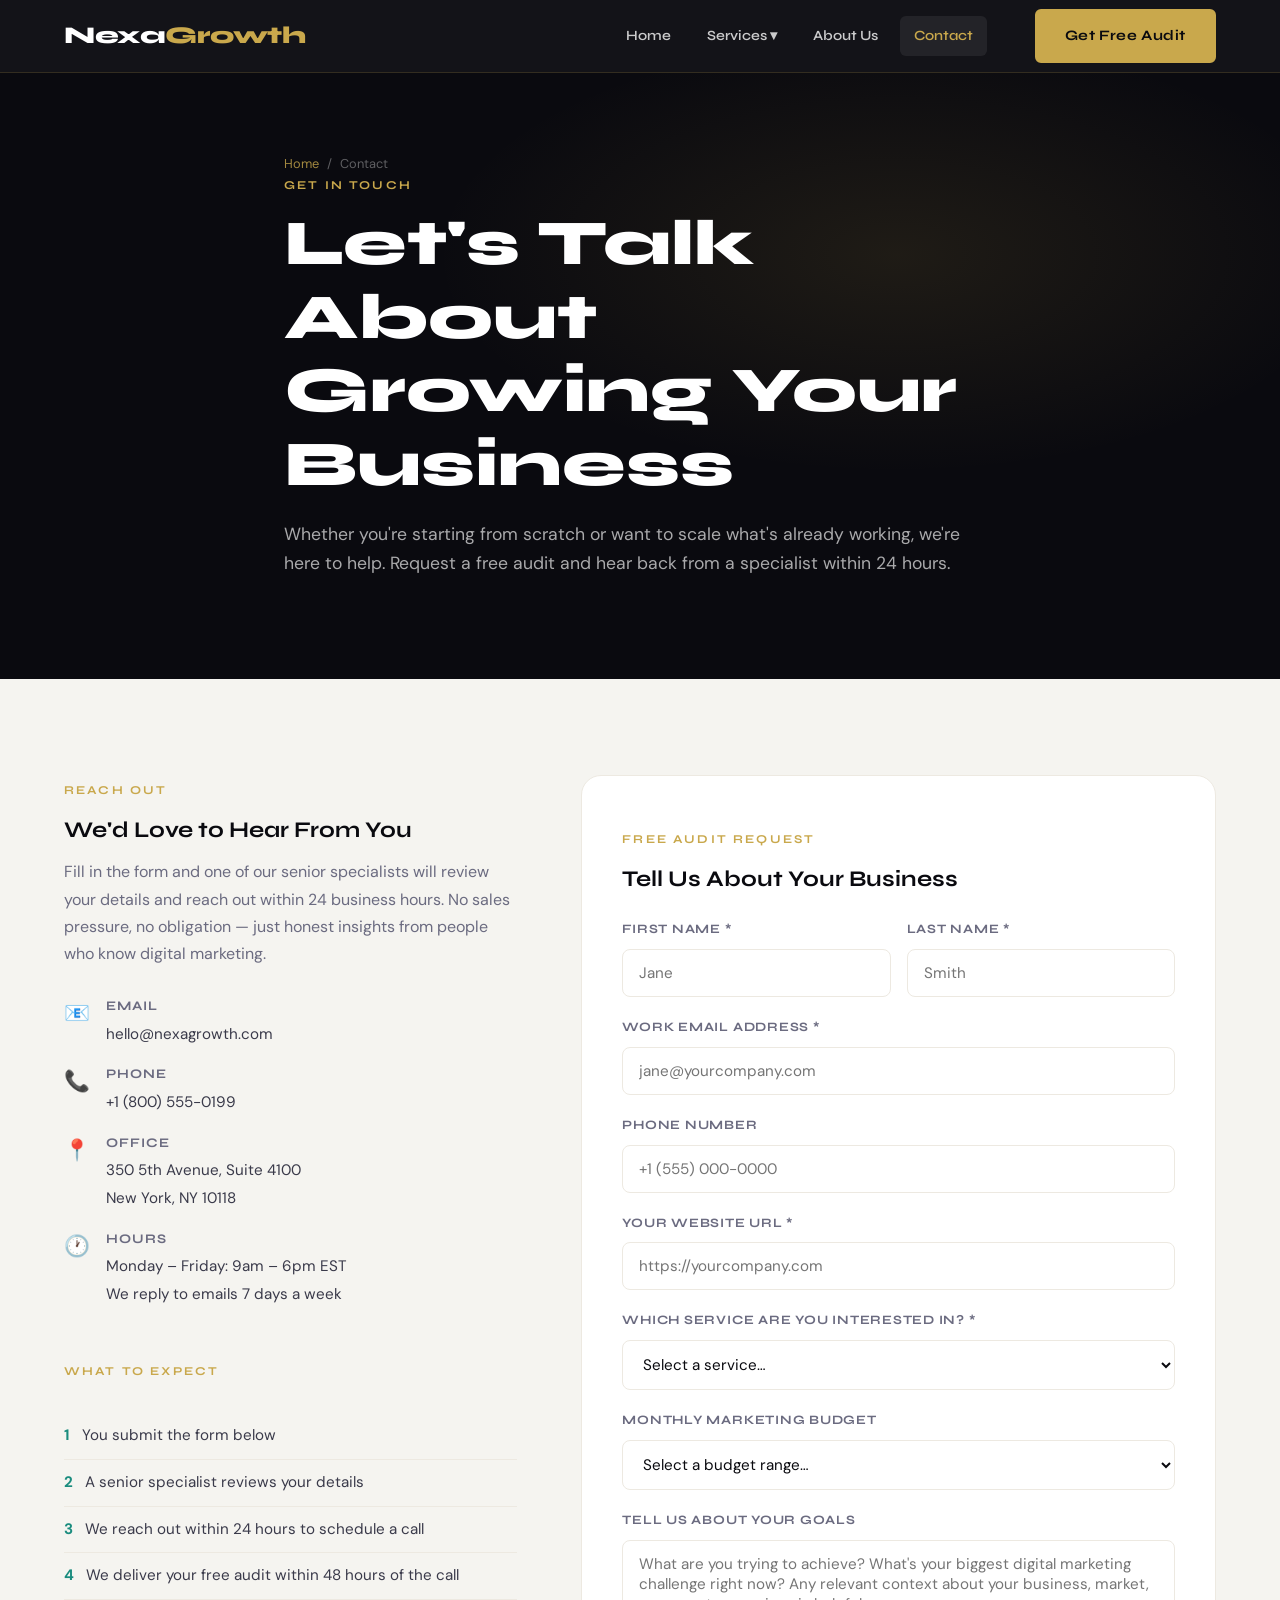
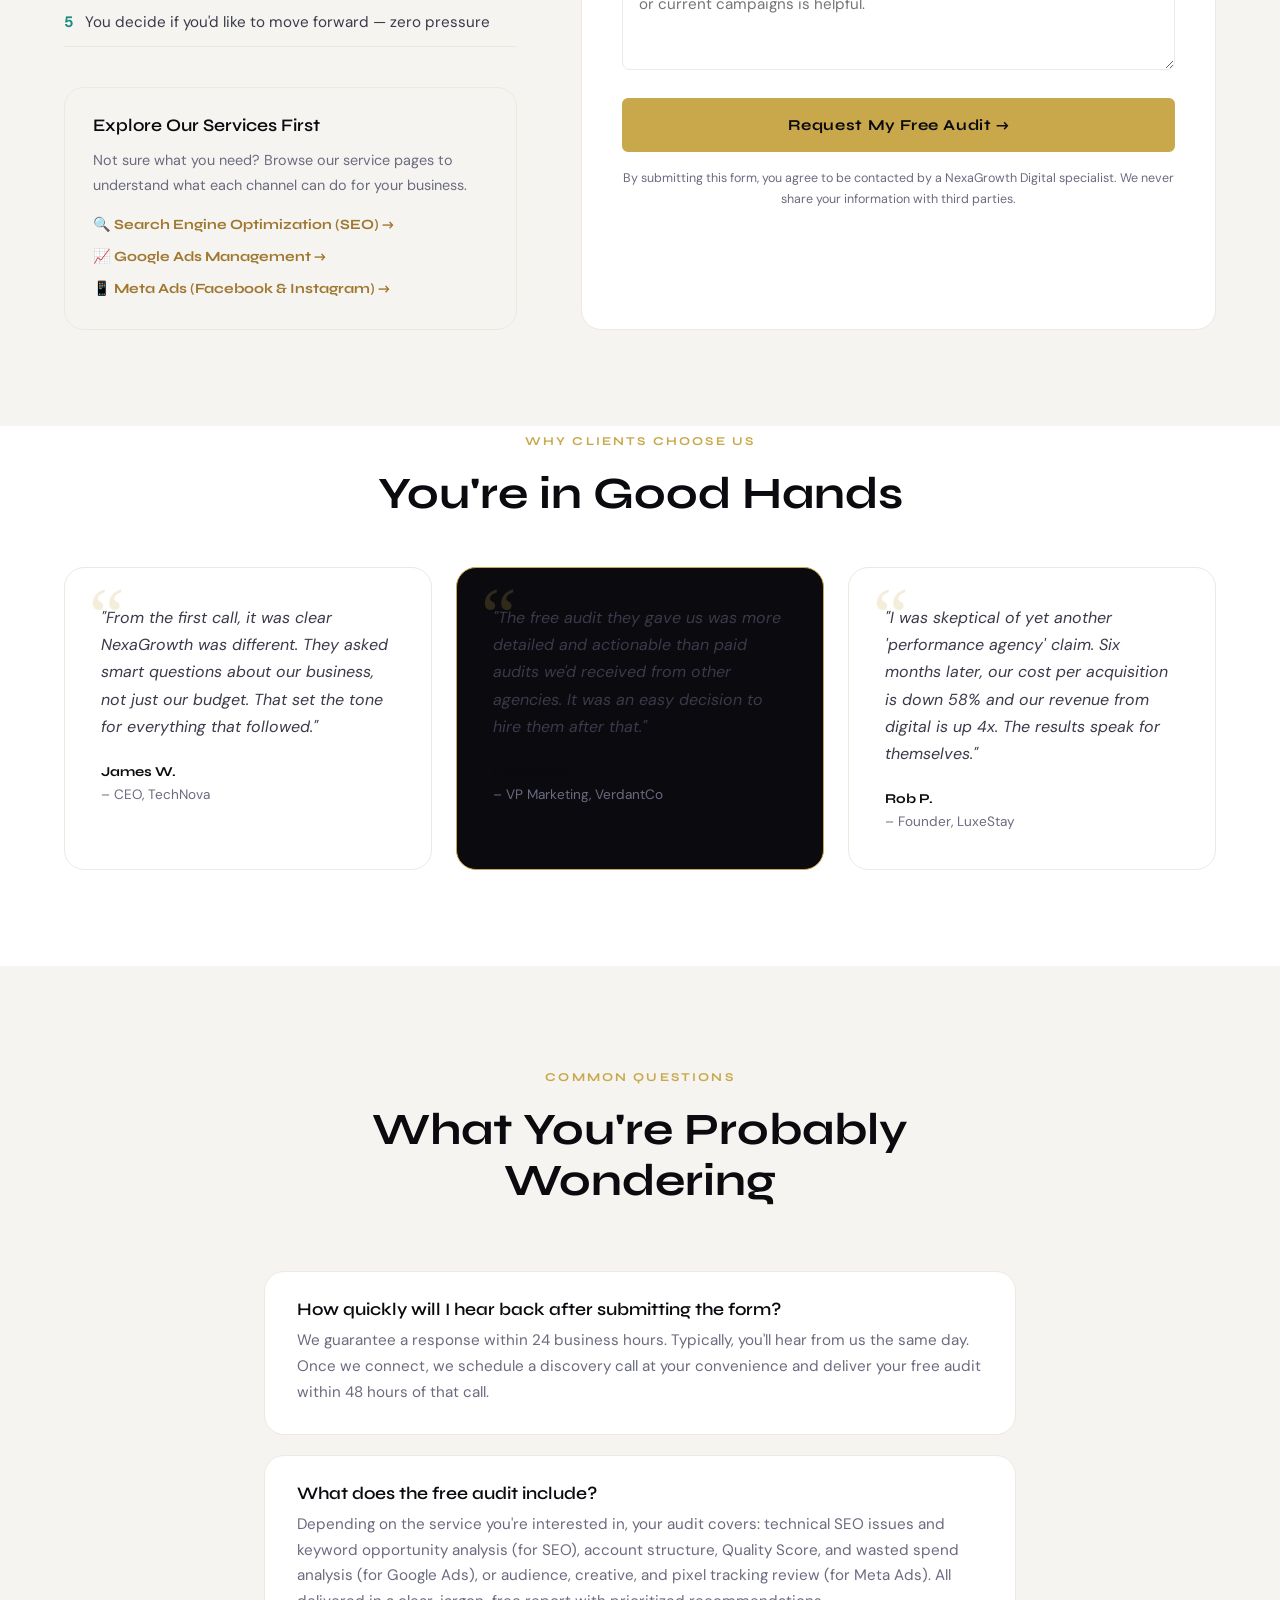
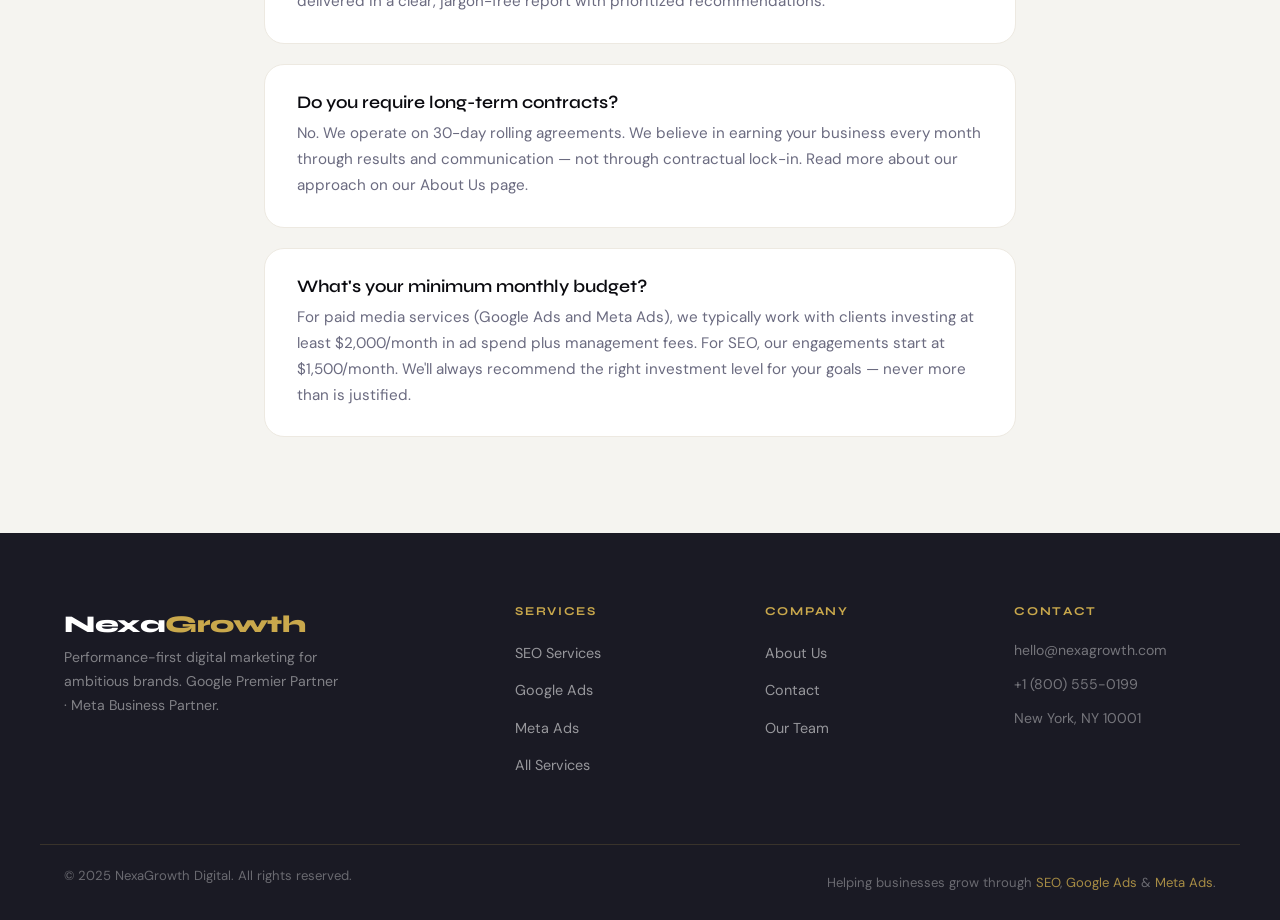
==== contact.html @ f8ab204b "Add files via upload" ====
<!DOCTYPE html>
<html lang="en">
<head>
  <meta charset="UTF-8" />
  <meta name="viewport" content="width=device-width, initial-scale=1.0" />
  <meta name="description" content="Contact NexaGrowth Digital — request a free digital marketing audit, book a strategy call, or ask us anything. We respond within 24 hours." />
  <title>Contact Us | Free Digital Marketing Audit – NexaGrowth Digital</title>
  <link rel="preconnect" href="https://fonts.googleapis.com" />
  <link href="https://fonts.googleapis.com/css2?family=Syne:wght@400;600;700;800&family=DM+Sans:ital,wght@0,300;0,400;0,500;1,300&display=swap" rel="stylesheet" />
  <link rel="stylesheet" href="style.css" />
</head>
<body class="page-contact">

  <header class="site-header">
    <nav class="nav container">
      <a href="index.html" class="nav-logo">Nexa<span>Growth</span></a>
      <ul class="nav-links">
        <li><a href="index.html">Home</a></li>
        <li class="has-dropdown">
          <a href="services.html">Services ▾</a>
          <ul class="dropdown">
            <li><a href="seo.html">SEO</a></li>
            <li><a href="google-ads.html">Google Ads</a></li>
            <li><a href="meta-ads.html">Meta Ads</a></li>
          </ul>
        </li>
        <li><a href="about.html">About Us</a></li>
        <li><a href="contact.html" class="active">Contact</a></li>
      </ul>
      <a href="contact.html" class="btn btn-primary nav-cta">Get Free Audit</a>
      <button class="nav-toggle" aria-label="Menu">&#9776;</button>
    </nav>
  </header>

  <!-- PAGE HERO -->
  <section class="page-hero">
    <div class="container page-hero-inner">
      <div class="breadcrumb"><a href="index.html">Home</a> <span>/</span> Contact</div>
      <span class="eyebrow">Get in Touch</span>
      <h1>Let's Talk About Growing Your Business</h1>
      <p>Whether you're starting from scratch or want to scale what's already working, we're here to help. Request a free audit and hear back from a specialist within 24 hours.</p>
    </div>
  </section>

  <!-- CONTACT SECTION -->
  <section class="section contact-section">
    <div class="container contact-grid">

      <!-- INFO -->
      <div class="contact-info">
        <span class="eyebrow">Reach Out</span>
        <h3>We'd Love to Hear From You</h3>
        <p>Fill in the form and one of our senior specialists will review your details and reach out within 24 business hours. No sales pressure, no obligation — just honest insights from people who know digital marketing.</p>

        <div class="contact-details">
          <div class="contact-item">
            <div class="contact-item-icon">📧</div>
            <div>
              <strong>Email</strong>
              <span>hello@nexagrowth.com</span>
            </div>
          </div>
          <div class="contact-item">
            <div class="contact-item-icon">📞</div>
            <div>
              <strong>Phone</strong>
              <span>+1 (800) 555-0199</span>
            </div>
          </div>
          <div class="contact-item">
            <div class="contact-item-icon">📍</div>
            <div>
              <strong>Office</strong>
              <span>350 5th Avenue, Suite 4100<br/>New York, NY 10118</span>
            </div>
          </div>
          <div class="contact-item">
            <div class="contact-item-icon">🕐</div>
            <div>
              <strong>Hours</strong>
              <span>Monday – Friday: 9am – 6pm EST<br/>We reply to emails 7 days a week</span>
            </div>
          </div>
        </div>

        <div style="margin-top:48px;">
          <span class="eyebrow">What to Expect</span>
          <ul class="why-list" style="margin-top:16px;">
            <li><span class="check">1</span> You submit the form below</li>
            <li><span class="check">2</span> A senior specialist reviews your details</li>
            <li><span class="check">3</span> We reach out within 24 hours to schedule a call</li>
            <li><span class="check">4</span> We deliver your free audit within 48 hours of the call</li>
            <li><span class="check">5</span> You decide if you'd like to move forward — zero pressure</li>
          </ul>
        </div>

        <div style="margin-top:40px;padding:28px;background:var(--mist);border-radius:var(--radius-lg);border:1.5px solid var(--mist-2);">
          <h4 style="margin-bottom:12px;">Explore Our Services First</h4>
          <p style="font-size:0.9rem;color:var(--text-lt);margin-bottom:16px;">Not sure what you need? Browse our service pages to understand what each channel can do for your business.</p>
          <div style="display:flex;flex-direction:column;gap:8px;">
            <a href="seo.html" style="font-family:var(--font-display);font-weight:700;font-size:0.88rem;color:var(--gold-dk);">🔍 Search Engine Optimization (SEO) →</a>
            <a href="google-ads.html" style="font-family:var(--font-display);font-weight:700;font-size:0.88rem;color:var(--gold-dk);">📈 Google Ads Management →</a>
            <a href="meta-ads.html" style="font-family:var(--font-display);font-weight:700;font-size:0.88rem;color:var(--gold-dk);">📱 Meta Ads (Facebook & Instagram) →</a>
          </div>
        </div>
      </div>

      <!-- FORM -->
      <div class="contact-form-wrap">
        <span class="eyebrow">Free Audit Request</span>
        <h3>Tell Us About Your Business</h3>

        <div class="form-row">
          <div class="form-group">
            <label for="fname">First Name *</label>
            <input type="text" id="fname" name="first_name" placeholder="Jane" required />
          </div>
          <div class="form-group">
            <label for="lname">Last Name *</label>
            <input type="text" id="lname" name="last_name" placeholder="Smith" required />
          </div>
        </div>

        <div class="form-group">
          <label for="email">Work Email Address *</label>
          <input type="email" id="email" name="email" placeholder="jane@yourcompany.com" required />
        </div>

        <div class="form-group">
          <label for="phone">Phone Number</label>
          <input type="tel" id="phone" name="phone" placeholder="+1 (555) 000-0000" />
        </div>

        <div class="form-group">
          <label for="website">Your Website URL *</label>
          <input type="url" id="website" name="website" placeholder="https://yourcompany.com" required />
        </div>

        <div class="form-group">
          <label for="service">Which Service Are You Interested In? *</label>
          <select id="service" name="service" required>
            <option value="" disabled selected>Select a service…</option>
            <option value="seo">Search Engine Optimization (SEO)</option>
            <option value="google-ads">Google Ads Management</option>
            <option value="meta-ads">Meta Ads (Facebook & Instagram)</option>
            <option value="multiple">Multiple Services / Full Package</option>
            <option value="unsure">Not Sure — I Need Guidance</option>
          </select>
        </div>

        <div class="form-group">
          <label for="budget">Monthly Marketing Budget</label>
          <select id="budget" name="budget">
            <option value="" disabled selected>Select a budget range…</option>
            <option value="under-2k">Under $2,000/month</option>
            <option value="2k-5k">$2,000 – $5,000/month</option>
            <option value="5k-15k">$5,000 – $15,000/month</option>
            <option value="15k-50k">$15,000 – $50,000/month</option>
            <option value="50k-plus">$50,000+/month</option>
          </select>
        </div>

        <div class="form-group">
          <label for="message">Tell Us About Your Goals</label>
          <textarea id="message" name="message" placeholder="What are you trying to achieve? What's your biggest digital marketing challenge right now? Any relevant context about your business, market, or current campaigns is helpful."></textarea>
        </div>

        <button type="submit" class="btn btn-primary btn-lg" style="width:100%;justify-content:center;">
          Request My Free Audit →
        </button>

        <p style="font-size:0.78rem;color:var(--text-lt);text-align:center;margin-top:16px;">By submitting this form, you agree to be contacted by a NexaGrowth Digital specialist. We never share your information with third parties.</p>
      </div>

    </div>
  </section>

  <!-- TRUST SECTION -->
  <section class="section" style="background:var(--white);padding-top:0;">
    <div class="container">
      <div class="section-header" style="margin-bottom:48px;">
        <span class="eyebrow">Why Clients Choose Us</span>
        <h2>You're in Good Hands</h2>
      </div>
      <div class="testimonials-grid">
        <blockquote class="testimonial">
          <p>"From the first call, it was clear NexaGrowth was different. They asked smart questions about our business, not just our budget. That set the tone for everything that followed."</p>
          <footer><strong>James W.</strong> – CEO, TechNova</footer>
        </blockquote>
        <blockquote class="testimonial testimonial--featured">
          <p>"The free audit they gave us was more detailed and actionable than paid audits we'd received from other agencies. It was an easy decision to hire them after that."</p>
          <footer><strong>Lisa Chen</strong> – VP Marketing, VerdantCo</footer>
        </blockquote>
        <blockquote class="testimonial">
          <p>"I was skeptical of yet another 'performance agency' claim. Six months later, our cost per acquisition is down 58% and our revenue from digital is up 4x. The results speak for themselves."</p>
          <footer><strong>Rob P.</strong> – Founder, LuxeStay</footer>
        </blockquote>
      </div>
    </div>
  </section>

  <!-- FAQ -->
  <section class="section" style="background:var(--mist);">
    <div class="container" style="max-width:800px;">
      <div class="section-header">
        <span class="eyebrow">Common Questions</span>
        <h2>What You're Probably Wondering</h2>
      </div>
      <div style="display:flex;flex-direction:column;gap:20px;">
        <div class="value-card" style="text-align:left;padding:28px 32px;">
          <h4>How quickly will I hear back after submitting the form?</h4>
          <p style="margin-top:8px;font-size:0.95rem;color:var(--text-lt);">We guarantee a response within 24 business hours. Typically, you'll hear from us the same day. Once we connect, we schedule a discovery call at your convenience and deliver your free audit within 48 hours of that call.</p>
        </div>
        <div class="value-card" style="text-align:left;padding:28px 32px;">
          <h4>What does the free audit include?</h4>
          <p style="margin-top:8px;font-size:0.95rem;color:var(--text-lt);">Depending on the service you're interested in, your audit covers: technical SEO issues and keyword opportunity analysis (for <a href="seo.html">SEO</a>), account structure, Quality Score, and wasted spend analysis (for <a href="google-ads.html">Google Ads</a>), or audience, creative, and pixel tracking review (for <a href="meta-ads.html">Meta Ads</a>). All delivered in a clear, jargon-free report with prioritized recommendations.</p>
        </div>
        <div class="value-card" style="text-align:left;padding:28px 32px;">
          <h4>Do you require long-term contracts?</h4>
          <p style="margin-top:8px;font-size:0.95rem;color:var(--text-lt);">No. We operate on 30-day rolling agreements. We believe in earning your business every month through results and communication — not through contractual lock-in. Read more about our approach on our <a href="about.html">About Us page</a>.</p>
        </div>
        <div class="value-card" style="text-align:left;padding:28px 32px;">
          <h4>What's your minimum monthly budget?</h4>
          <p style="margin-top:8px;font-size:0.95rem;color:var(--text-lt);">For paid media services (<a href="google-ads.html">Google Ads</a> and <a href="meta-ads.html">Meta Ads</a>), we typically work with clients investing at least $2,000/month in ad spend plus management fees. For <a href="seo.html">SEO</a>, our engagements start at $1,500/month. We'll always recommend the right investment level for your goals — never more than is justified.</p>
        </div>
      </div>
    </div>
  </section>

  <footer class="site-footer">
    <div class="container footer-grid">
      <div class="footer-brand"><a href="index.html" class="nav-logo">Nexa<span>Growth</span></a><p>Performance-first digital marketing for ambitious brands. Google Premier Partner · Meta Business Partner.</p></div>
      <div class="footer-col"><h5>Services</h5><ul><li><a href="seo.html">SEO Services</a></li><li><a href="google-ads.html">Google Ads</a></li><li><a href="meta-ads.html">Meta Ads</a></li><li><a href="services.html">All Services</a></li></ul></div>
      <div class="footer-col"><h5>Company</h5><ul><li><a href="about.html">About Us</a></li><li><a href="contact.html">Contact</a></li><li><a href="about.html#team">Our Team</a></li></ul></div>
      <div class="footer-col"><h5>Contact</h5><ul><li>hello@nexagrowth.com</li><li>+1 (800) 555-0199</li><li>New York, NY 10001</li></ul></div>
    </div>
    <div class="footer-bottom"><div class="container"><p>© 2025 NexaGrowth Digital. All rights reserved.</p><p>Helping businesses grow through <a href="seo.html">SEO</a>, <a href="google-ads.html">Google Ads</a> & <a href="meta-ads.html">Meta Ads</a>.</p></div></div>
  </footer>
  <script src="nav.js"></script>
</body>
</html>
---- style.css ----
/* =============================================
   NEXAGROWTH DIGITAL — MAIN STYLESHEET
   Aesthetic: Editorial Luxury / Dark & Gold
   Fonts: Syne (display) + DM Sans (body)
   ============================================= */

/* ── RESET & ROOT ── */
*, *::before, *::after { box-sizing: border-box; margin: 0; padding: 0; }

:root {
  --ink:     #0a0a0f;
  --ink-2:   #1a1a24;
  --ink-3:   #2c2c3a;
  --mist:    #f5f4f0;
  --mist-2:  #ede9e1;
  --gold:    #c9a84c;
  --gold-lt: #e8c96a;
  --gold-dk: #a07730;
  --teal:    #1a8c7e;
  --white:   #ffffff;
  --text:    #3a3a4a;
  --text-lt: #6b6b80;
  --border:  rgba(201,168,76,0.18);

  --radius:   12px;
  --radius-lg:20px;
  --shadow:   0 4px 24px rgba(10,10,15,0.09);
  --shadow-lg:0 12px 48px rgba(10,10,15,0.14);

  --font-display: 'Syne', sans-serif;
  --font-body:    'DM Sans', sans-serif;
}

html { scroll-behavior: smooth; }

body {
  font-family: var(--font-body);
  font-size: 1rem;
  line-height: 1.7;
  color: var(--text);
  background: var(--white);
  overflow-x: hidden;
}

a { color: inherit; text-decoration: none; }
img { max-width: 100%; display: block; }
ul { list-style: none; }

/* ── UTILITIES ── */
.container { max-width: 1200px; margin: 0 auto; padding: 0 24px; }
.section    { padding: 96px 0; }

.eyebrow {
  display: inline-block;
  font-family: var(--font-display);
  font-size: 0.75rem;
  font-weight: 700;
  letter-spacing: 0.18em;
  text-transform: uppercase;
  color: var(--gold);
  margin-bottom: 16px;
}

.section-header {
  text-align: center;
  max-width: 680px;
  margin: 0 auto 64px;
}
.section-header h2 { margin-bottom: 16px; }
.section-header p   { color: var(--text-lt); font-size: 1.1rem; }

/* ── TYPOGRAPHY ── */
h1, h2, h3, h4, h5 {
  font-family: var(--font-display);
  line-height: 1.15;
  color: var(--ink);
}
h1 { font-size: clamp(2.4rem, 5vw, 4rem); font-weight: 800; }
h2 { font-size: clamp(1.8rem, 3.5vw, 2.8rem); font-weight: 700; }
h3 { font-size: 1.4rem; font-weight: 700; }
h4 { font-size: 1.1rem; font-weight: 600; }
h5 { font-size: 0.95rem; font-weight: 700; letter-spacing: 0.06em; text-transform: uppercase; }

p { margin-bottom: 1em; }
p:last-child { margin-bottom: 0; }

/* ── BUTTONS ── */
.btn {
  display: inline-flex; align-items: center; gap: 8px;
  font-family: var(--font-display);
  font-weight: 700;
  font-size: 0.9rem;
  letter-spacing: 0.04em;
  padding: 13px 28px;
  border-radius: 6px;
  border: 2px solid transparent;
  cursor: pointer;
  transition: all 0.2s ease;
  white-space: nowrap;
}
.btn-primary {
  background: var(--gold);
  color: var(--ink);
  border-color: var(--gold);
}
.btn-primary:hover { background: var(--gold-lt); border-color: var(--gold-lt); transform: translateY(-2px); box-shadow: 0 8px 24px rgba(201,168,76,0.35); }

.btn-ghost {
  background: transparent;
  color: var(--ink);
  border-color: var(--ink-3);
}
.btn-ghost:hover { background: var(--ink); color: var(--white); }

.btn-outline {
  background: transparent;
  color: var(--gold);
  border-color: var(--gold);
}
.btn-outline:hover { background: var(--gold); color: var(--ink); }

.btn-white { background: var(--white); color: var(--ink); border-color: var(--white); }
.btn-white:hover { background: var(--mist); }

.btn-ghost-white { background: transparent; color: var(--white); border-color: rgba(255,255,255,0.5); }
.btn-ghost-white:hover { background: rgba(255,255,255,0.1); border-color: var(--white); }

.btn-lg { padding: 16px 36px; font-size: 0.95rem; }

/* ── NAVIGATION ── */
.site-header {
  position: sticky; top: 0; z-index: 1000;
  background: rgba(10,10,15,0.96);
  backdrop-filter: blur(12px);
  border-bottom: 1px solid var(--border);
}

.nav {
  display: flex;
  align-items: center;
  gap: 40px;
  height: 72px;
}

.nav-logo {
  font-family: var(--font-display);
  font-size: 1.5rem;
  font-weight: 800;
  color: var(--white);
  letter-spacing: -0.02em;
  flex-shrink: 0;
}
.nav-logo span { color: var(--gold); }

.nav-links {
  display: flex;
  align-items: center;
  gap: 8px;
  margin-left: auto;
}

.nav-links > li { position: relative; }

.nav-links a {
  color: rgba(255,255,255,0.78);
  font-family: var(--font-display);
  font-size: 0.88rem;
  font-weight: 600;
  padding: 8px 14px;
  border-radius: 6px;
  transition: all 0.2s;
  display: block;
}
.nav-links a:hover, .nav-links a.active {
  color: var(--white);
  background: rgba(255,255,255,0.07);
}
.nav-links a.active { color: var(--gold); }

/* Dropdown */
.has-dropdown { position: relative; }
.dropdown {
  position: absolute;
  top: calc(100% + 10px);
  left: 0;
  background: var(--ink-2);
  border: 1px solid var(--border);
  border-radius: var(--radius);
  padding: 8px;
  min-width: 180px;
  opacity: 0;
  visibility: hidden;
  transform: translateY(-8px);
  transition: all 0.2s ease;
  box-shadow: var(--shadow-lg);
}
.has-dropdown:hover .dropdown {
  opacity: 1; visibility: visible; transform: translateY(0);
}
.dropdown li a {
  border-radius: 6px;
  padding: 10px 14px;
  font-size: 0.85rem;
}
.dropdown li a:hover { background: rgba(201,168,76,0.12); color: var(--gold); }

.nav-cta { margin-left: 8px; }

.nav-toggle { display: none; background: none; border: none; color: var(--white); font-size: 1.5rem; cursor: pointer; }

/* ── HERO ── */
.hero {
  position: relative;
  background: var(--ink);
  padding: 120px 0 100px;
  overflow: hidden;
}

.hero-bg {
  position: absolute; inset: 0;
  background:
    radial-gradient(ellipse 60% 50% at 80% 20%, rgba(201,168,76,0.12) 0%, transparent 60%),
    radial-gradient(ellipse 40% 60% at 10% 80%, rgba(26,140,126,0.08) 0%, transparent 55%);
}

.hero-inner {
  position: relative;
  max-width: 780px;
  animation: fadeUp 0.8s ease both;
}

@keyframes fadeUp {
  from { opacity: 0; transform: translateY(28px); }
  to   { opacity: 1; transform: translateY(0); }
}

.hero-badge {
  display: inline-block;
  background: rgba(201,168,76,0.12);
  border: 1px solid var(--border);
  color: var(--gold-lt);
  font-family: var(--font-display);
  font-size: 0.8rem;
  font-weight: 700;
  letter-spacing: 0.06em;
  padding: 8px 18px;
  border-radius: 100px;
  margin-bottom: 28px;
}

.hero-title {
  color: var(--white);
  margin-bottom: 24px;
}
.hero-title em {
  font-style: normal;
  color: var(--gold);
  position: relative;
}

.hero-sub {
  color: rgba(255,255,255,0.68);
  font-size: 1.18rem;
  max-width: 620px;
  margin-bottom: 40px;
}
.hero-sub a { color: var(--gold-lt); text-decoration: underline; text-decoration-color: rgba(201,168,76,0.4); }
.hero-sub a:hover { color: var(--gold); }

.hero-actions { display: flex; gap: 16px; flex-wrap: wrap; margin-bottom: 60px; }

.hero-stats { display: flex; align-items: center; gap: 32px; flex-wrap: wrap; }
.stat strong { display: block; font-family: var(--font-display); font-size: 2rem; font-weight: 800; color: var(--white); }
.stat span   { font-size: 0.8rem; color: rgba(255,255,255,0.5); text-transform: uppercase; letter-spacing: 0.08em; }
.stat-div    { width: 1px; height: 40px; background: rgba(255,255,255,0.12); }

/* ── TRUST BAR ── */
.trust-bar {
  background: var(--mist);
  border-bottom: 1px solid var(--mist-2);
  padding: 28px 0;
}
.trust-bar .container { display: flex; align-items: center; gap: 32px; flex-wrap: wrap; }
.trust-label { font-size: 0.78rem; letter-spacing: 0.12em; text-transform: uppercase; color: var(--text-lt); white-space: nowrap; }
.trust-logos { display: flex; flex-wrap: wrap; gap: 12px; }
.logo-pill {
  font-family: var(--font-display);
  font-weight: 700;
  font-size: 0.85rem;
  padding: 6px 18px;
  border-radius: 100px;
  background: var(--white);
  border: 1px solid var(--mist-2);
  color: var(--ink-3);
}

/* ── SERVICES OVERVIEW ── */
.services-overview { background: var(--white); }

.services-grid {
  display: grid;
  grid-template-columns: repeat(3, 1fr);
  gap: 24px;
  margin-bottom: 40px;
}

.service-card {
  position: relative;
  padding: 40px 32px;
  border-radius: var(--radius-lg);
  border: 1.5px solid var(--mist-2);
  background: var(--white);
  transition: all 0.3s ease;
}
.service-card:hover {
  border-color: var(--gold);
  box-shadow: 0 8px 40px rgba(201,168,76,0.1);
  transform: translateY(-4px);
}

.service-card--featured {
  background: var(--ink);
  border-color: var(--gold);
}
.service-card--featured h3 a,
.service-card--featured p { color: rgba(255,255,255,0.85); }
.service-card--featured h3 a { color: var(--white); }
.service-card--featured .card-link { color: var(--gold-lt); }

.service-badge {
  position: absolute; top: -1px; right: 24px;
  background: var(--gold);
  color: var(--ink);
  font-family: var(--font-display);
  font-size: 0.72rem;
  font-weight: 800;
  letter-spacing: 0.06em;
  padding: 4px 14px;
  border-radius: 0 0 8px 8px;
}

.service-icon { font-size: 2.2rem; margin-bottom: 20px; }
.service-card h3 { margin-bottom: 12px; }
.service-card h3 a { color: var(--ink); transition: color 0.2s; }
.service-card h3 a:hover { color: var(--gold-dk); }
.service-card p { font-size: 0.95rem; color: var(--text-lt); margin-bottom: 20px; }

.card-link {
  font-family: var(--font-display);
  font-weight: 700;
  font-size: 0.85rem;
  color: var(--gold-dk);
  letter-spacing: 0.02em;
  transition: gap 0.2s;
}
.card-link:hover { color: var(--gold); }

.services-cta { text-align: center; }

/* ── WHY US ── */
.why-us { background: var(--mist); }
.why-inner {
  display: grid;
  grid-template-columns: 1fr 1fr;
  gap: 72px;
  align-items: center;
}

.why-content .eyebrow { display: block; }
.why-content h2 { margin-bottom: 20px; }
.why-content > p { color: var(--text-lt); margin-bottom: 28px; }

.why-list { margin-bottom: 36px; }
.why-list li {
  display: flex; align-items: baseline; gap: 12px;
  font-size: 0.95rem;
  padding: 10px 0;
  border-bottom: 1px solid var(--mist-2);
}
.check { color: var(--teal); font-weight: 700; }

.why-visual {
  display: grid;
  grid-template-columns: 1fr 1fr;
  gap: 16px;
}
.metric-card {
  background: var(--white);
  border-radius: var(--radius-lg);
  padding: 32px 24px;
  border: 1.5px solid var(--mist-2);
  text-align: center;
  transition: transform 0.2s;
}
.metric-card:hover { transform: translateY(-4px); }
.metric-card--accent { background: var(--ink); border-color: var(--ink); }
.metric-card--accent .metric-num { color: var(--gold); }
.metric-card--accent .metric-label { color: rgba(255,255,255,0.55); }

.metric-num {
  font-family: var(--font-display);
  font-size: 2.2rem;
  font-weight: 800;
  color: var(--ink);
  margin-bottom: 6px;
}
.metric-label { font-size: 0.8rem; color: var(--text-lt); font-weight: 500; }

/* ── PROCESS ── */
.process-section { background: var(--white); }
.process-steps {
  display: flex;
  align-items: flex-start;
  gap: 0;
  justify-content: center;
  flex-wrap: wrap;
}
.step {
  flex: 1;
  min-width: 180px;
  max-width: 240px;
  text-align: center;
  padding: 0 16px;
}
.step-num {
  font-family: var(--font-display);
  font-size: 3rem;
  font-weight: 800;
  color: var(--gold);
  opacity: 0.35;
  line-height: 1;
  margin-bottom: 16px;
}
.step h4 { margin-bottom: 8px; }
.step p { font-size: 0.88rem; color: var(--text-lt); }

.step-arrow {
  color: var(--gold);
  font-size: 1.5rem;
  margin-top: 32px;
  opacity: 0.4;
}

/* ── TESTIMONIALS ── */
.testimonials { background: var(--mist); }
.testimonials-grid {
  display: grid;
  grid-template-columns: repeat(3, 1fr);
  gap: 24px;
}
.testimonial {
  background: var(--white);
  padding: 36px;
  border-radius: var(--radius-lg);
  border: 1.5px solid var(--mist-2);
  position: relative;
}
.testimonial::before {
  content: '\201C';
  font-family: Georgia, serif;
  font-size: 5rem;
  color: var(--gold);
  opacity: 0.2;
  position: absolute;
  top: 8px; left: 24px;
  line-height: 1;
}
.testimonial--featured {
  background: var(--ink);
  border-color: var(--gold);
}
.testimonial--featured p { color: rgba(255,255,255,0.82); }
.testimonial--featured footer strong { color: var(--gold-lt); }
.testimonial--featured footer { color: rgba(255,255,255,0.45); }

.testimonial p { font-style: italic; color: var(--text); margin-bottom: 20px; position: relative; z-index: 1; }
.testimonial footer { font-size: 0.85rem; color: var(--text-lt); }
.testimonial footer strong { display: block; color: var(--ink); font-family: var(--font-display); }

/* ── CTA BANNER ── */
.cta-banner {
  background: var(--ink);
  background-image:
    radial-gradient(ellipse 50% 80% at 90% 50%, rgba(201,168,76,0.15) 0%, transparent 60%);
  padding: 96px 0;
}
.cta-inner { text-align: center; max-width: 720px; margin: 0 auto; }
.cta-inner h2 { color: var(--white); margin-bottom: 16px; }
.cta-inner p  { color: rgba(255,255,255,0.65); font-size: 1.1rem; margin-bottom: 36px; }
.cta-actions  { display: flex; gap: 16px; justify-content: center; flex-wrap: wrap; }

/* ── FOOTER ── */
.site-footer {
  background: var(--ink-2);
  padding: 72px 0 0;
}
.footer-grid {
  display: grid;
  grid-template-columns: 2fr 1fr 1fr 1fr;
  gap: 48px;
  padding-bottom: 56px;
  border-bottom: 1px solid var(--border);
}

.footer-brand .nav-logo { margin-bottom: 16px; }
.footer-brand p { font-size: 0.88rem; color: rgba(255,255,255,0.45); max-width: 280px; }

.footer-col h5 { color: var(--gold); margin-bottom: 20px; font-size: 0.75rem; letter-spacing: 0.14em; }
.footer-col ul li { margin-bottom: 10px; }
.footer-col ul li a { color: rgba(255,255,255,0.55); font-size: 0.9rem; transition: color 0.2s; }
.footer-col ul li a:hover { color: var(--gold-lt); }
.footer-col ul li:not(:has(a)) { color: rgba(255,255,255,0.4); font-size: 0.88rem; }

.footer-bottom {
  padding: 20px 0;
}
.footer-bottom .container {
  display: flex; justify-content: space-between; align-items: center; flex-wrap: wrap; gap: 8px;
}
.footer-bottom p { color: rgba(255,255,255,0.35); font-size: 0.82rem; }
.footer-bottom a { color: var(--gold); opacity: 0.8; }
.footer-bottom a:hover { opacity: 1; }

/* ── PAGE HERO (inner pages) ── */
.page-hero {
  background: var(--ink);
  background-image: radial-gradient(ellipse 60% 60% at 70% 30%, rgba(201,168,76,0.11) 0%, transparent 60%);
  padding: 80px 0 72px;
}
.page-hero-inner { max-width: 760px; }
.page-hero .eyebrow { display: block; margin-bottom: 12px; }
.page-hero h1 { color: var(--white); margin-bottom: 18px; }
.page-hero p  { color: rgba(255,255,255,0.65); font-size: 1.1rem; margin-bottom: 28px; }
.page-hero .breadcrumb { display: flex; gap: 8px; font-size: 0.8rem; color: rgba(255,255,255,0.35); }
.page-hero .breadcrumb a { color: var(--gold); opacity: 0.8; }
.page-hero .breadcrumb a:hover { opacity: 1; }

/* ── ABOUT PAGE ── */
.about-intro { background: var(--white); }
.about-grid  { display: grid; grid-template-columns: 1fr 1fr; gap: 72px; align-items: center; }
.about-text  h2 { margin-bottom: 16px; }
.about-text  p  { color: var(--text-lt); margin-bottom: 16px; }

.values-section { background: var(--mist); }
.values-grid {
  display: grid;
  grid-template-columns: repeat(4, 1fr);
  gap: 20px;
}
.value-card {
  background: var(--white);
  border-radius: var(--radius-lg);
  padding: 32px 24px;
  border: 1.5px solid var(--mist-2);
  text-align: center;
}
.value-icon { font-size: 2rem; margin-bottom: 12px; }
.value-card h4 { margin-bottom: 8px; }
.value-card p { font-size: 0.88rem; color: var(--text-lt); }

.team-section { background: var(--white); }
.team-grid {
  display: grid;
  grid-template-columns: repeat(3, 1fr);
  gap: 28px;
}
.team-card {
  border-radius: var(--radius-lg);
  border: 1.5px solid var(--mist-2);
  overflow: hidden;
  transition: transform 0.2s, box-shadow 0.2s;
}
.team-card:hover { transform: translateY(-4px); box-shadow: var(--shadow); }
.team-avatar {
  height: 220px;
  background: linear-gradient(135deg, var(--ink-3) 0%, var(--ink) 100%);
  display: flex; align-items: center; justify-content: center;
  font-size: 4rem;
}
.team-info { padding: 24px; }
.team-info h4 { margin-bottom: 4px; }
.team-info .role { color: var(--gold-dk); font-size: 0.82rem; font-weight: 700; text-transform: uppercase; letter-spacing: 0.08em; margin-bottom: 8px; }
.team-info p { font-size: 0.88rem; color: var(--text-lt); }

.certs-section { background: var(--ink); padding: 64px 0; }
.certs-section .section-header h2 { color: var(--white); }
.certs-section .section-header p { color: rgba(255,255,255,0.55); }
.certs-grid {
  display: flex; justify-content: center; flex-wrap: wrap; gap: 20px;
}
.cert-pill {
  background: rgba(255,255,255,0.06);
  border: 1px solid var(--border);
  border-radius: 100px;
  padding: 14px 28px;
  color: var(--gold-lt);
  font-family: var(--font-display);
  font-weight: 700;
  font-size: 0.88rem;
}

/* ── CONTACT PAGE ── */
.contact-section { background: var(--mist); }
.contact-grid { display: grid; grid-template-columns: 1fr 1.4fr; gap: 64px; }

.contact-info h3 { margin-bottom: 16px; }
.contact-info p { color: var(--text-lt); margin-bottom: 28px; }
.contact-details { display: flex; flex-direction: column; gap: 16px; }
.contact-item { display: flex; gap: 16px; align-items: flex-start; }
.contact-item-icon { font-size: 1.3rem; }
.contact-item strong { display: block; font-family: var(--font-display); font-size: 0.82rem; text-transform: uppercase; letter-spacing: 0.08em; color: var(--text-lt); margin-bottom: 2px; }
.contact-item span  { font-size: 0.95rem; }

.contact-form-wrap {
  background: var(--white);
  border-radius: var(--radius-lg);
  padding: 48px 40px;
  border: 1.5px solid var(--mist-2);
}
.contact-form-wrap h3 { margin-bottom: 28px; }

.form-group { margin-bottom: 20px; }
.form-row { display: grid; grid-template-columns: 1fr 1fr; gap: 16px; }
.form-group label {
  display: block;
  font-family: var(--font-display);
  font-size: 0.8rem;
  font-weight: 700;
  letter-spacing: 0.06em;
  text-transform: uppercase;
  color: var(--text-lt);
  margin-bottom: 8px;
}
.form-group input,
.form-group select,
.form-group textarea {
  width: 100%;
  padding: 13px 16px;
  border: 1.5px solid var(--mist-2);
  border-radius: 8px;
  font-family: var(--font-body);
  font-size: 0.95rem;
  color: var(--ink);
  background: var(--white);
  transition: border-color 0.2s, box-shadow 0.2s;
  outline: none;
}
.form-group input:focus,
.form-group select:focus,
.form-group textarea:focus {
  border-color: var(--gold);
  box-shadow: 0 0 0 3px rgba(201,168,76,0.12);
}
.form-group textarea { min-height: 130px; resize: vertical; }

/* ── SERVICES PAGE ── */
.services-hero { }
.services-main { background: var(--white); }

.services-full-grid {
  display: grid;
  grid-template-columns: 1fr 1fr;
  gap: 28px;
  margin-bottom: 64px;
}
.service-full-card {
  padding: 44px 36px;
  border-radius: var(--radius-lg);
  border: 1.5px solid var(--mist-2);
  transition: all 0.3s;
}
.service-full-card:hover { border-color: var(--gold); box-shadow: 0 8px 40px rgba(201,168,76,0.1); transform: translateY(-3px); }
.service-full-card.featured-card { background: var(--ink); border-color: var(--gold); grid-column: span 2; display: grid; grid-template-columns: auto 1fr; gap: 36px; align-items: center; }
.service-full-card.featured-card h3 a,
.service-full-card.featured-card p { color: rgba(255,255,255,0.8); }
.service-full-card.featured-card h3 a { color: var(--white); }
.service-full-card.featured-card .card-link { color: var(--gold-lt); }
.service-full-card .service-icon { font-size: 2.6rem; margin-bottom: 20px; }
.service-full-card h3 { margin-bottom: 12px; }
.service-full-card p { color: var(--text-lt); font-size: 0.95rem; margin-bottom: 16px; }

.service-link-list { display: flex; flex-direction: column; gap: 8px; }
.service-link-list a { font-size: 0.88rem; color: var(--text-lt); padding: 4px 0; transition: color 0.2s; }
.service-link-list a::before { content: '→ '; }
.service-link-list a:hover { color: var(--gold-dk); }

/* ── SEO / Sub-service pages ── */
.service-detail { background: var(--white); }
.service-detail-grid { display: grid; grid-template-columns: 1fr 360px; gap: 56px; align-items: start; }

.service-detail-content h2 { margin-bottom: 16px; }
.service-detail-content p { color: var(--text-lt); margin-bottom: 16px; }
.service-detail-content h3 { margin: 32px 0 12px; }

.feature-list { list-style: none; margin-bottom: 20px; }
.feature-list li { padding: 10px 0; border-bottom: 1px solid var(--mist-2); display: flex; gap: 12px; font-size: 0.95rem; }
.feature-list li::before { content: '✦'; color: var(--gold); flex-shrink: 0; }

.sidebar-card {
  background: var(--mist);
  border-radius: var(--radius-lg);
  padding: 32px;
  border: 1.5px solid var(--mist-2);
  position: sticky;
  top: 96px;
}
.sidebar-card h4 { margin-bottom: 16px; }
.sidebar-card p { font-size: 0.88rem; color: var(--text-lt); margin-bottom: 20px; }
.sidebar-links { display: flex; flex-direction: column; gap: 8px; margin-bottom: 28px; }
.sidebar-links a {
  display: flex; justify-content: space-between; align-items: center;
  padding: 12px 16px;
  background: var(--white);
  border-radius: 8px;
  border: 1px solid var(--mist-2);
  font-size: 0.88rem;
  font-family: var(--font-display);
  font-weight: 600;
  transition: all 0.2s;
}
.sidebar-links a:hover { border-color: var(--gold); color: var(--gold-dk); }
.sidebar-links a.active-link { border-color: var(--gold); background: rgba(201,168,76,0.06); color: var(--gold-dk); }

.results-grid {
  display: grid;
  grid-template-columns: 1fr 1fr;
  gap: 16px;
  margin-top: 32px;
}
.result-card {
  background: var(--mist);
  border-radius: var(--radius);
  padding: 24px 20px;
  text-align: center;
  border: 1.5px solid var(--mist-2);
}
.result-card strong { display: block; font-family: var(--font-display); font-size: 1.8rem; font-weight: 800; color: var(--ink); margin-bottom: 4px; }
.result-card span { font-size: 0.8rem; color: var(--text-lt); }

/* ── RESPONSIVE ── */
@media (max-width: 1024px) {
  .services-grid,
  .testimonials-grid { grid-template-columns: 1fr 1fr; }
  .service-full-card.featured-card { grid-column: span 1; display: block; }
  .services-full-grid { grid-template-columns: 1fr; }
  .values-grid { grid-template-columns: 1fr 1fr; }
  .footer-grid { grid-template-columns: 1fr 1fr; }
  .why-inner,
  .about-grid,
  .contact-grid { grid-template-columns: 1fr; gap: 40px; }
  .service-detail-grid { grid-template-columns: 1fr; }
  .sidebar-card { position: static; }
}

@media (max-width: 768px) {
  .section { padding: 64px 0; }
  .services-grid,
  .testimonials-grid,
  .team-grid,
  .values-grid,
  .results-grid { grid-template-columns: 1fr; }
  .nav-links, .nav-cta { display: none; }
  .nav-toggle { display: block; }
  .nav-links.open {
    display: flex;
    flex-direction: column;
    position: fixed;
    top: 72px; left: 0; right: 0;
    background: var(--ink-2);
    padding: 24px;
    gap: 4px;
    border-bottom: 1px solid var(--border);
  }
  .hero { padding: 72px 0 64px; }
  .hero-stats { gap: 20px; }
  .process-steps { flex-direction: column; align-items: center; }
  .step-arrow { transform: rotate(90deg); }
  .footer-grid { grid-template-columns: 1fr; gap: 32px; }
  .footer-bottom .container { flex-direction: column; text-align: center; }
  .form-row { grid-template-columns: 1fr; }
  .contact-form-wrap { padding: 32px 24px; }
}
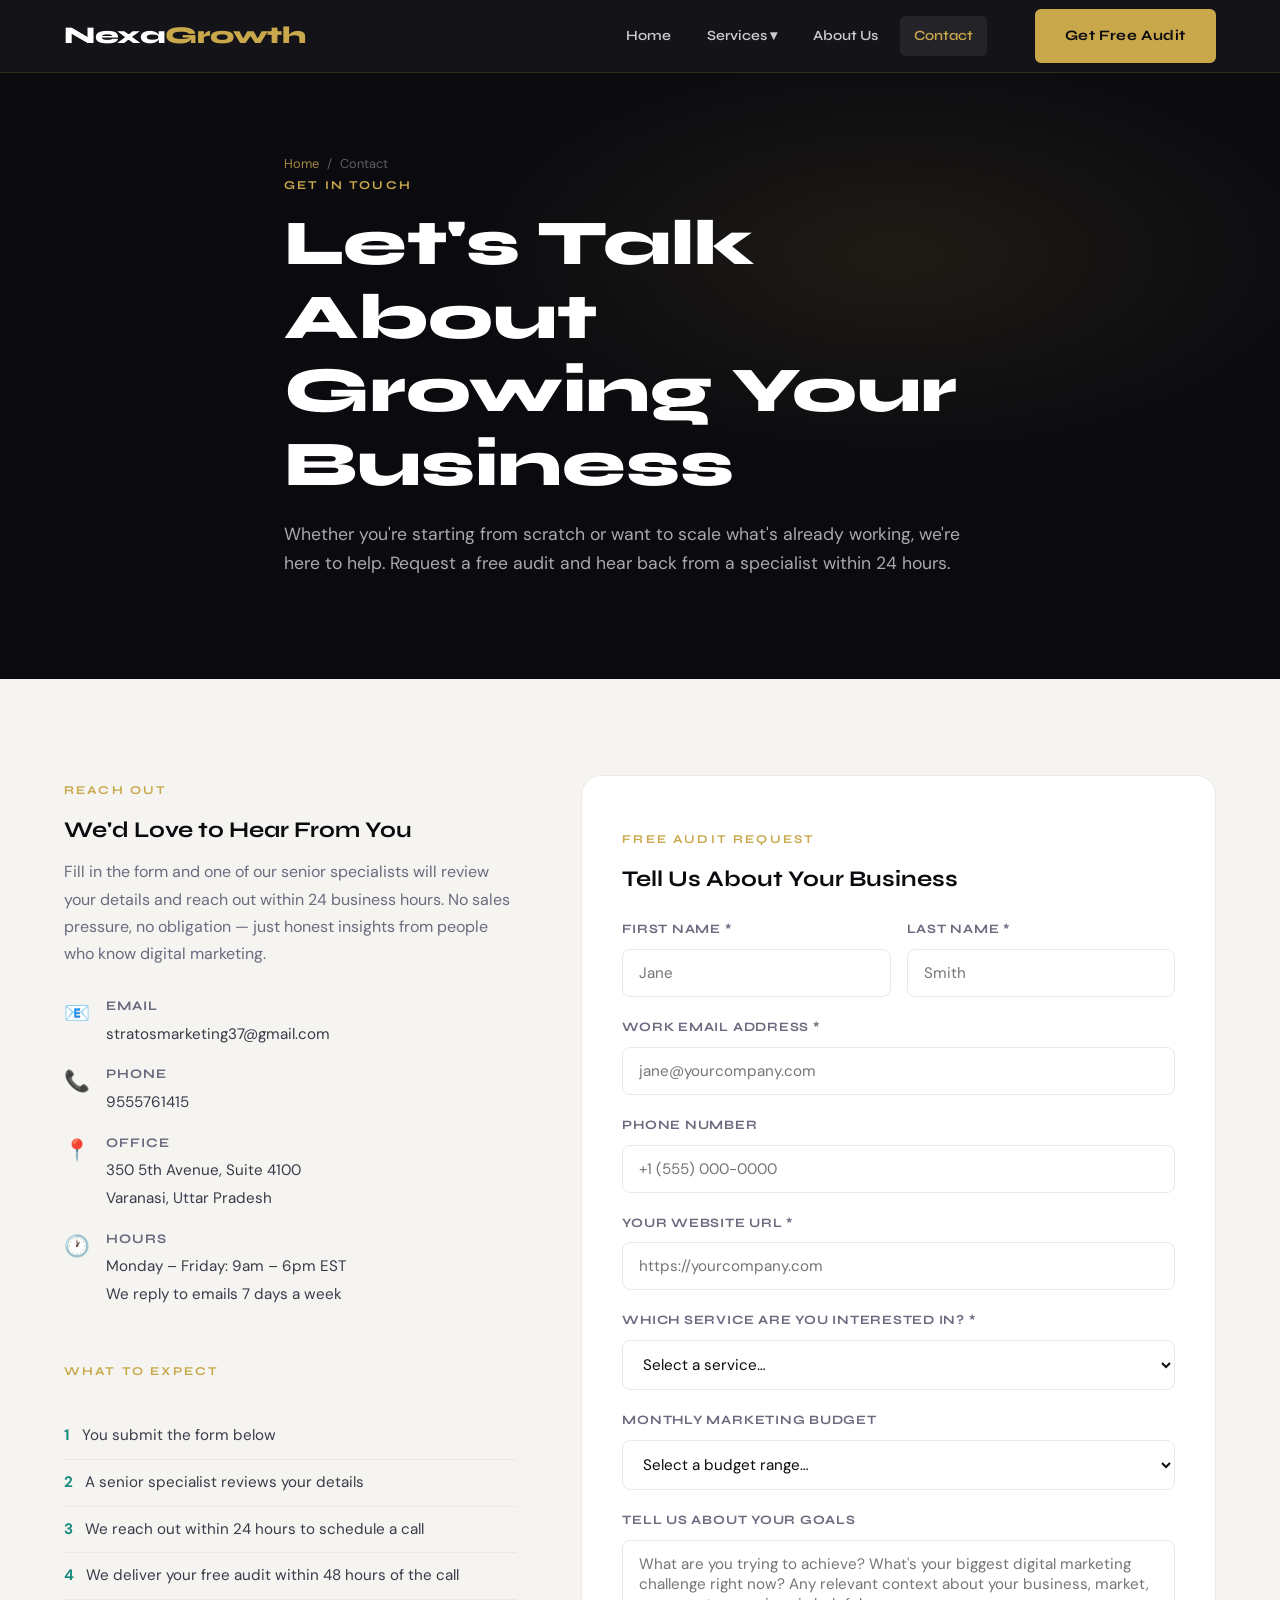
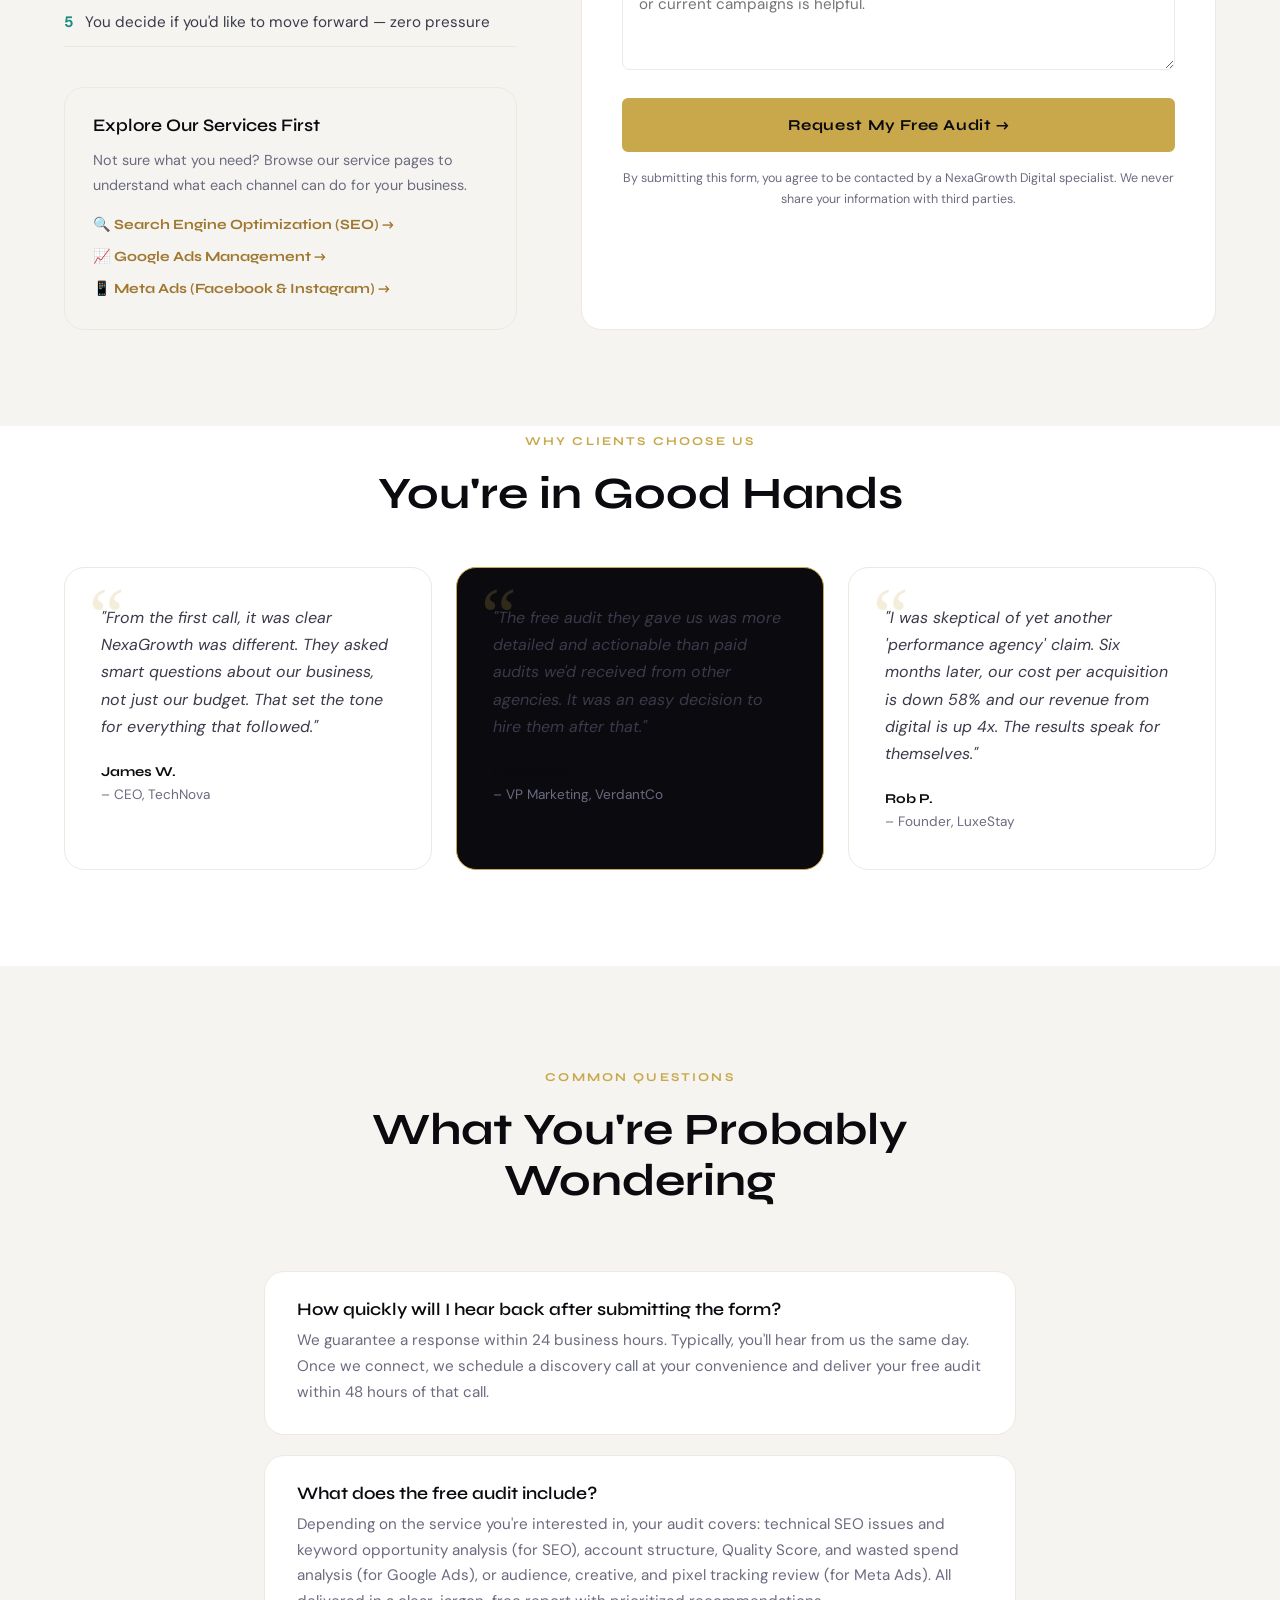
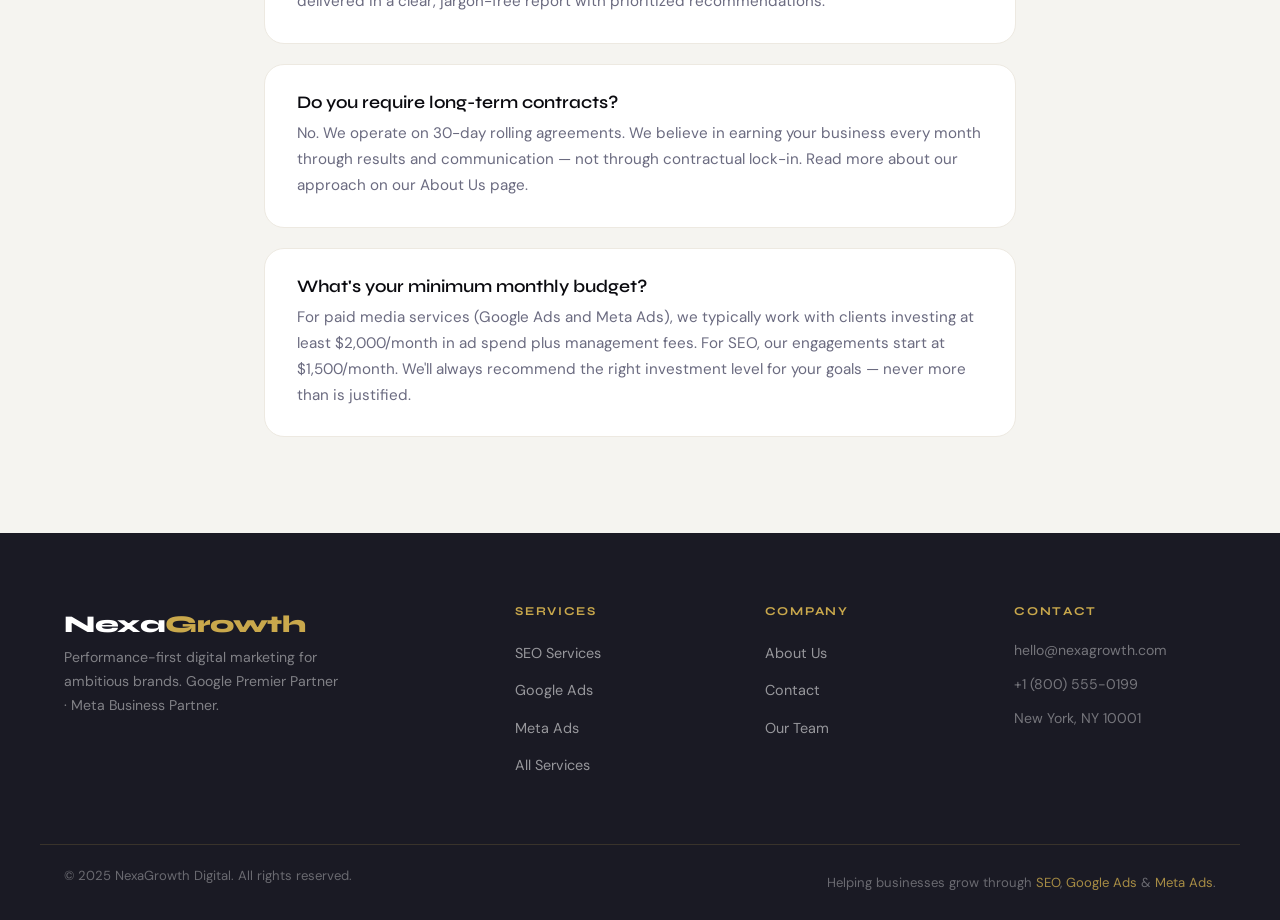
==== commit 17b8467c: "Update contact.html" ====
--- a/contact.html
+++ b/contact.html
@@ -57,21 +57,21 @@
             <div class="contact-item-icon">📧</div>
             <div>
               <strong>Email</strong>
-              <span>hello@nexagrowth.com</span>
+              <span>stratosmarketing37@gmail.com</span>
             </div>
           </div>
           <div class="contact-item">
             <div class="contact-item-icon">📞</div>
             <div>
               <strong>Phone</strong>
-              <span>+1 (800) 555-0199</span>
+              <span>9555761415</span>
             </div>
           </div>
           <div class="contact-item">
             <div class="contact-item-icon">📍</div>
             <div>
               <strong>Office</strong>
-              <span>350 5th Avenue, Suite 4100<br/>New York, NY 10118</span>
+              <span>350 5th Avenue, Suite 4100<br/>Varanasi, Uttar Pradesh</span>
             </div>
           </div>
           <div class="contact-item">
@@ -107,6 +107,7 @@
 
       <!-- FORM -->
       <div class="contact-form-wrap">
+        <form action = "https://formspree.io/f/xdawdyop" method = "POST">
         <span class="eyebrow">Free Audit Request</span>
         <h3>Tell Us About Your Business</h3>
 
@@ -168,6 +169,7 @@
         <button type="submit" class="btn btn-primary btn-lg" style="width:100%;justify-content:center;">
           Request My Free Audit →
         </button>
+      </form>
 
         <p style="font-size:0.78rem;color:var(--text-lt);text-align:center;margin-top:16px;">By submitting this form, you agree to be contacted by a NexaGrowth Digital specialist. We never share your information with third parties.</p>
       </div>
